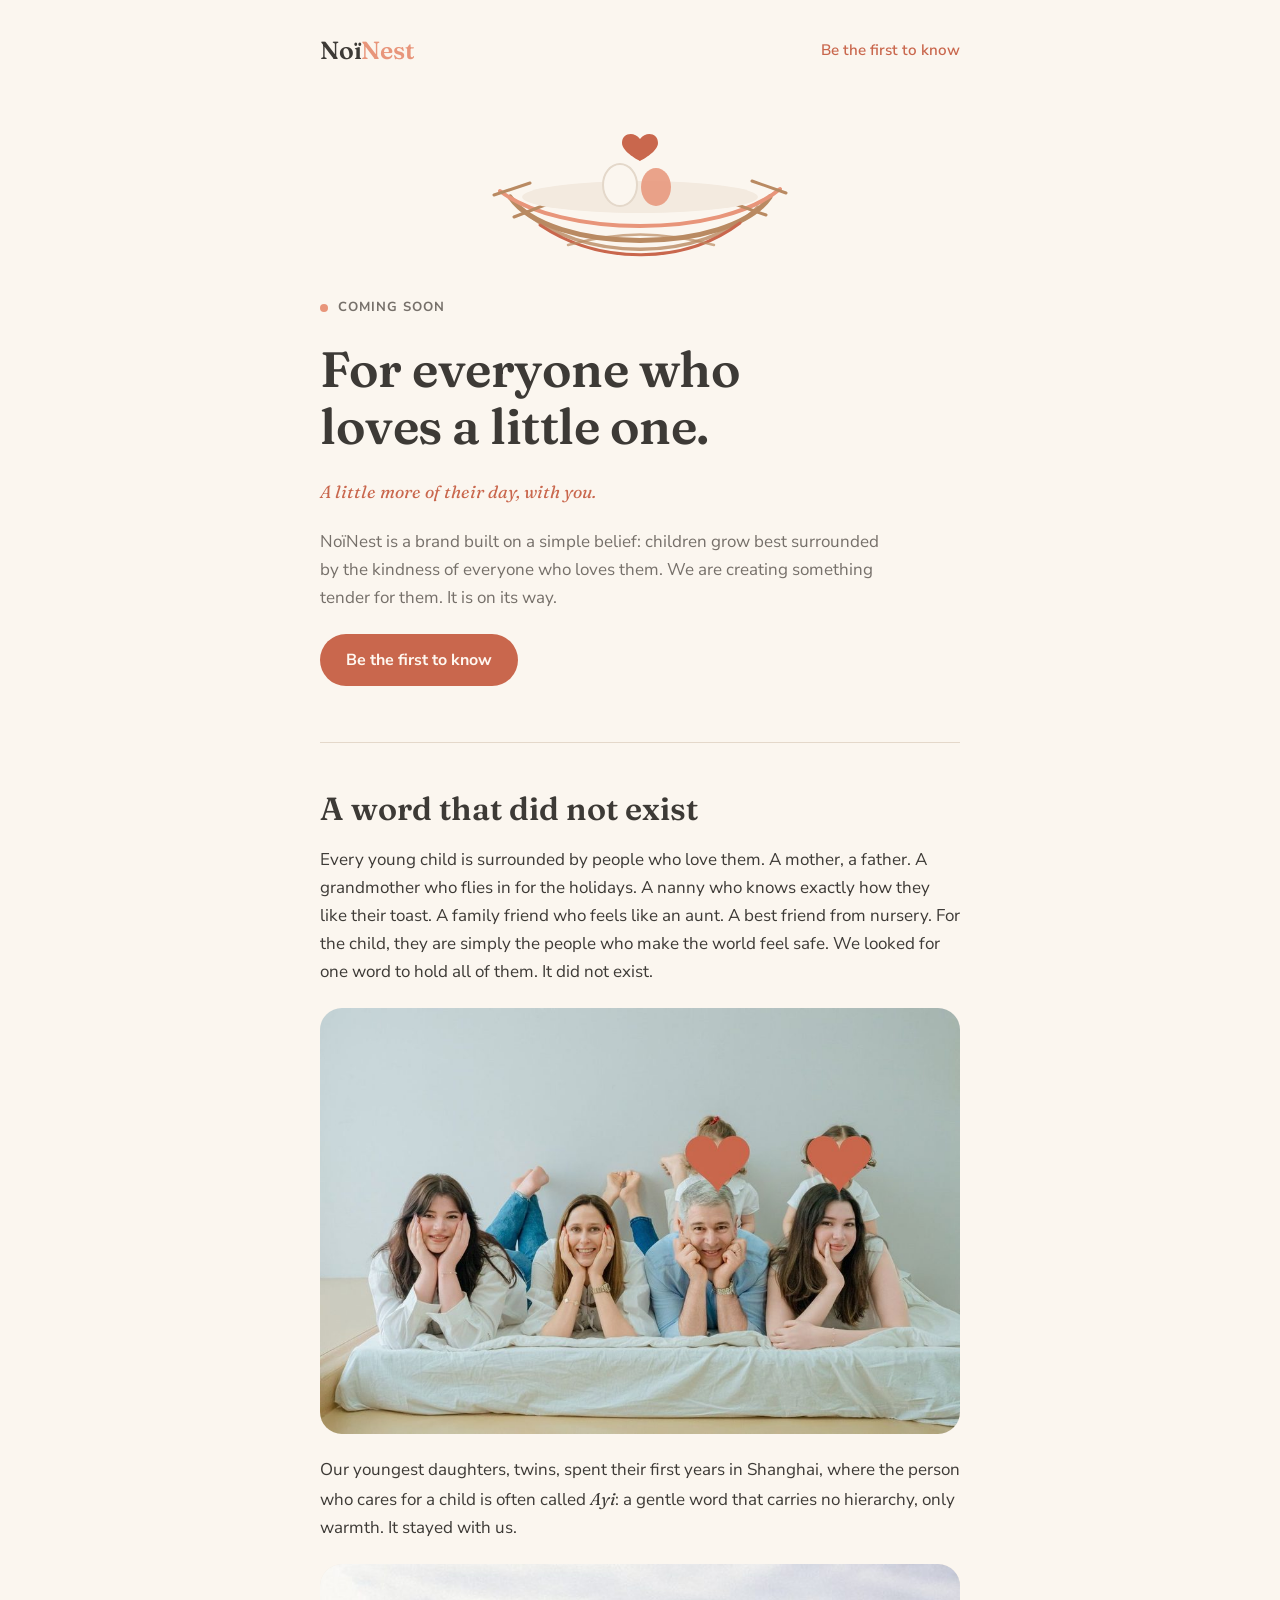
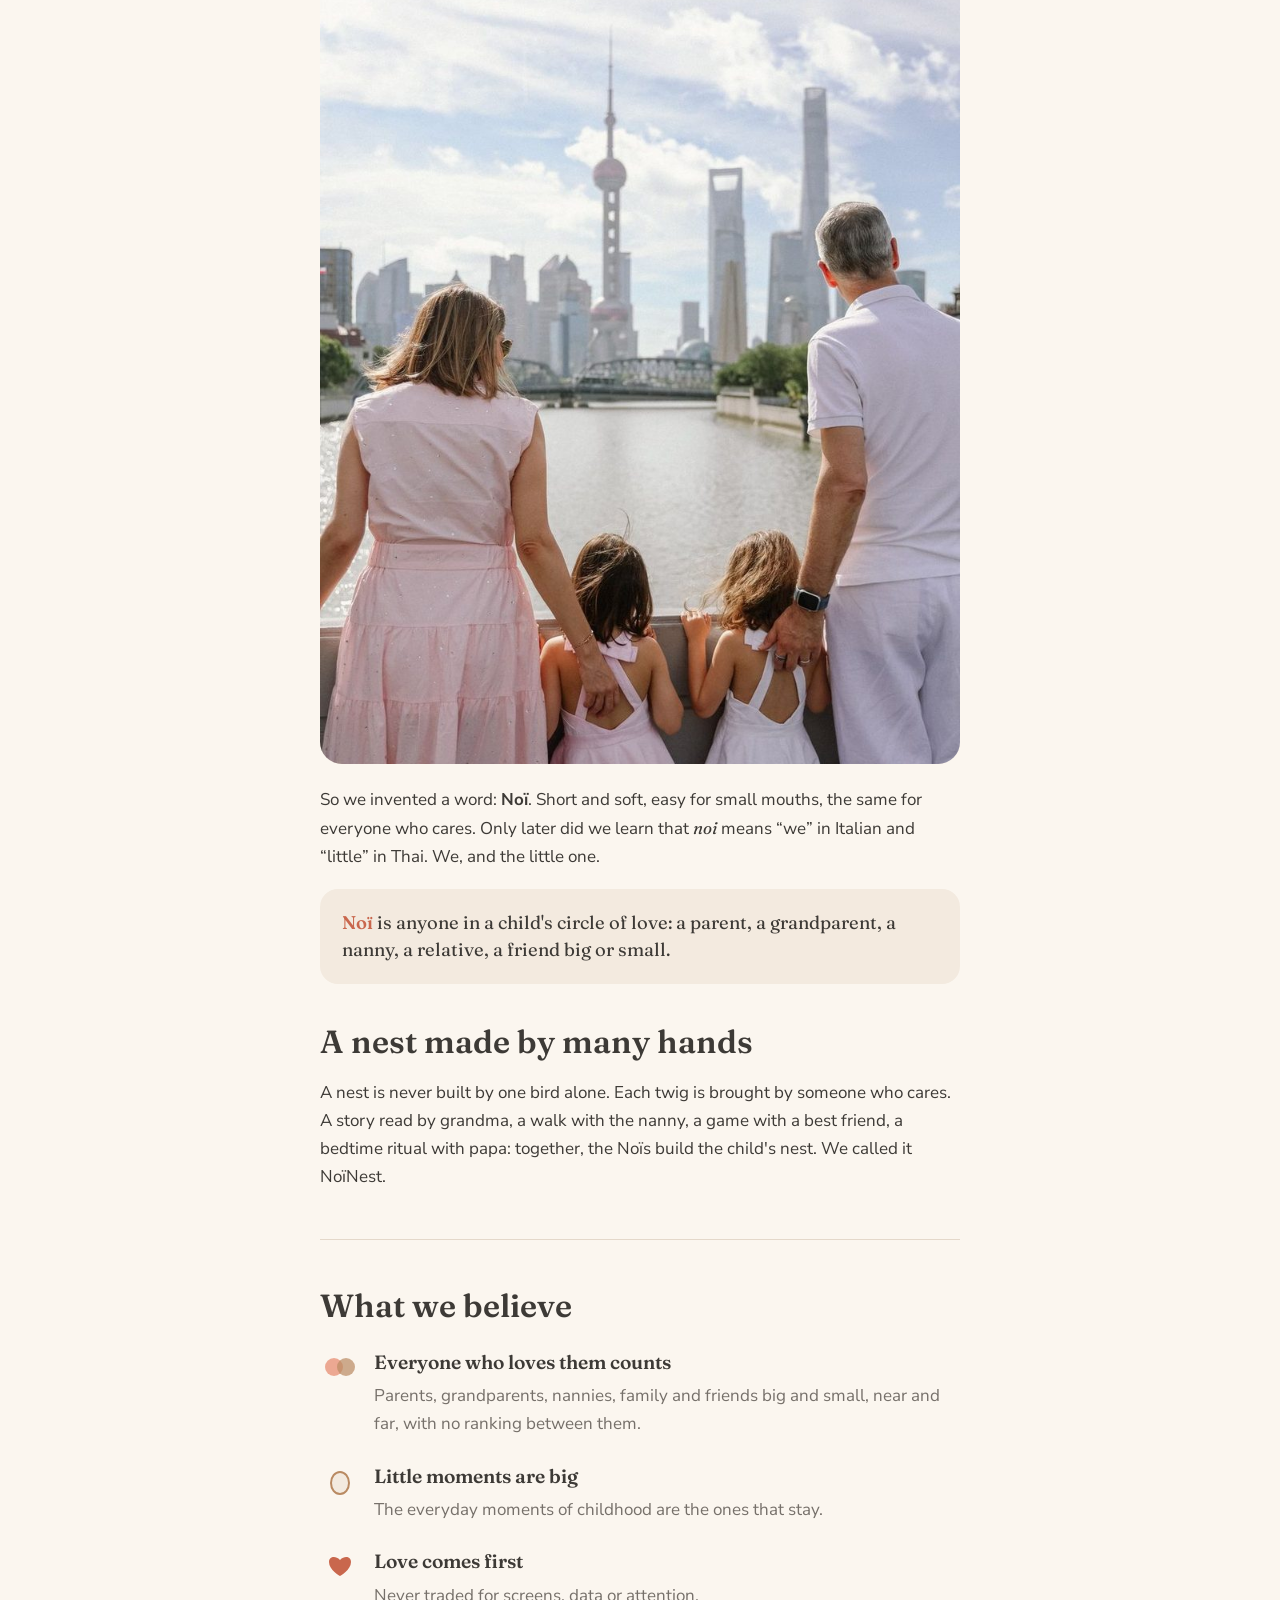
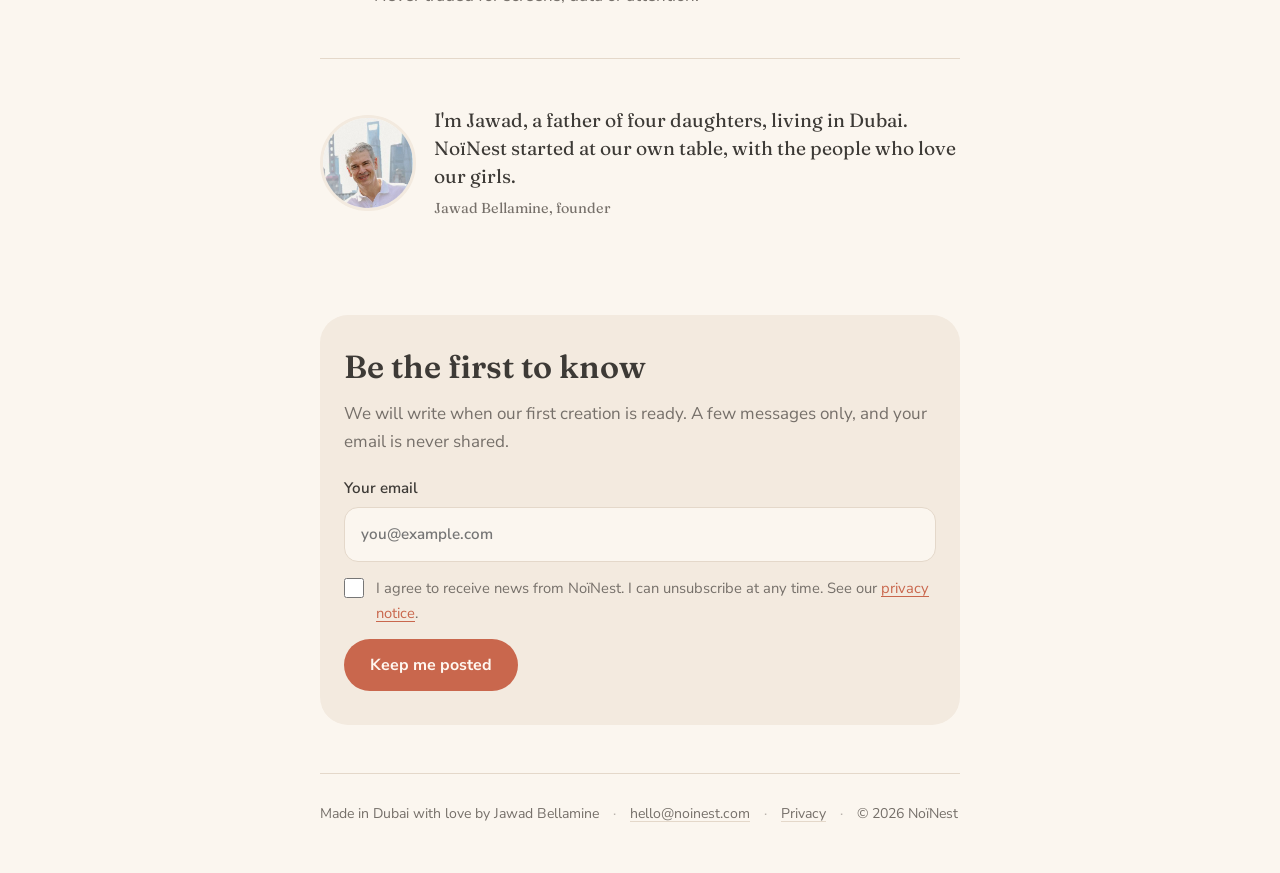
==== public/index.html @ 4bb0bec5 "Add NoïNest coming-soon site Static brand page with privacy notice, self-hosted fonts and a sign-up " ====
<!doctype html>
<html lang="en">
<head>
<meta charset="utf-8">
<meta name="viewport" content="width=device-width, initial-scale=1, viewport-fit=cover">
<title>NoïNest · For everyone who loves a little one</title>
<meta name="description" content="NoïNest is a brand built on a simple belief: children grow best surrounded by the kindness of everyone who loves them. Something tender is on its way.">
<link rel="canonical" href="https://noinest.com/">
<meta name="theme-color" content="#FBF6EF">
<meta property="og:type" content="website">
<meta property="og:site_name" content="NoïNest">
<meta property="og:title" content="NoïNest · For everyone who loves a little one">
<meta property="og:description" content="Children grow best surrounded by the kindness of everyone who loves them. Something tender is on its way.">
<meta property="og:url" content="https://noinest.com/">
<meta property="og:image" content="https://noinest.com/og-image.jpg">
<meta property="og:image:width" content="1200">
<meta property="og:image:height" content="630">
<meta name="twitter:card" content="summary_large_image">
<link rel="icon" type="image/png" sizes="512x512" href="icon-512.png">
<link rel="apple-touch-icon" href="apple-touch-icon.png">
<link rel="preload" href="fonts/fraunces.woff2" as="font" type="font/woff2" crossorigin>
<link rel="stylesheet" href="styles.css">
</head>
<body>
<div class="wrap">
  <header class="top">
    <a class="logo" href="#top" aria-label="NoïNest home">Noï<span>Nest</span></a>
    <a class="link" href="#join">Be the first to know</a>
  </header>

  <main id="top">
    <div class="hero">
      <!-- Woven nest: a few hand-drawn twigs around a soft hollow -->
      <svg class="nest" viewBox="0 0 340 170" role="img" aria-label="A small woven nest">
        <g fill="none" stroke-linecap="round">
          <path d="M40 92 C 80 150, 260 150, 300 92" stroke="var(--twig)" stroke-width="5"/>
          <path d="M30 86 C 90 132, 250 134, 310 84" stroke="var(--accent)" stroke-width="4"/>
          <path d="M52 104 C 110 158, 232 158, 288 102" stroke="var(--twig)" stroke-width="3.5" opacity=".8"/>
          <path d="M70 120 C 130 160, 214 160, 270 118" stroke="var(--accent-strong)" stroke-width="3"/>
          <path d="M24 90 L 60 78 M 316 88 L 282 76 M 44 112 L 80 98 M 296 110 L 262 98" stroke="var(--twig)" stroke-width="3"/>
          <path d="M98 140 C 150 126, 190 126, 244 140" stroke="var(--twig)" stroke-width="2.5" opacity=".7"/>
        </g>
        <ellipse cx="170" cy="92" rx="118" ry="16" fill="var(--surface)"/>
        <g>
          <ellipse cx="150" cy="80" rx="17" ry="21" fill="var(--bg)" stroke="var(--line)" stroke-width="2"/>
          <ellipse cx="186" cy="82" rx="15" ry="19" fill="var(--accent)" opacity=".85"/>
        </g>
        <path d="M170 34 c -6 -8, -18 -6, -18 4 c 0 9, 18 18, 18 18 s 18 -9, 18 -18 c 0 -10 -12 -12 -18 -4z" fill="var(--accent-strong)"/>
      </svg>

      <p class="soon">Coming soon</p>
      <h1>For everyone who loves a little one.</h1>
      <p class="signature">A little more of their day, with you.</p>
      <p class="lede">NoïNest is a brand built on a simple belief: children grow best surrounded by the kindness of everyone who loves them. We are creating something tender for them. It is on its way.</p>
      <a class="btn" href="#join">Be the first to know</a>
    </div>

    <section class="story" aria-labelledby="story-title">
      <h2 id="story-title">A word that did not exist</h2>
      <p>Every young child is surrounded by people who love them. A mother, a father. A grandmother who flies in for the holidays. A nanny who knows exactly how they like their toast. A family friend who feels like an aunt. A best friend from nursery. For the child, they are simply the people who make the world feel safe. We looked for one word to hold all of them. It did not exist.</p>
      <figure class="pic"><img src="img/family-nest.jpg" width="1000" height="666" alt="The founder's family lying side by side on a bed, smiling; the two youngest daughters' faces are hidden by hearts"></figure>
      <p>Our youngest daughters, twins, spent their first years in Shanghai, where the person who cares for a child is often called <em>Ayi</em>: a gentle word that carries no hierarchy, only warmth. It stayed with us.</p>
      <figure class="pic tall"><img src="img/shanghai-bund.jpg" width="800" height="1200" alt="A family seen from behind, looking at the Shanghai skyline from a bridge"></figure>
      <p>So we invented a word: <strong>Noï</strong>. Short and soft, easy for small mouths, the same for everyone who cares. Only later did we learn that <em>noi</em> means “we” in Italian and “little” in Thai. We, and the little one.</p>
      <p class="define"><strong>Noï</strong> is anyone in a child's circle of love: a parent, a grandparent, a nanny, a relative, a friend big or small.</p>

      <h2 style="margin-top:22px">A nest made by many hands</h2>
      <p>A nest is never built by one bird alone. Each twig is brought by someone who cares. A story read by grandma, a walk with the nanny, a game with a best friend, a bedtime ritual with papa: together, the Noïs build the child's nest. We called it NoïNest.</p>
    </section>

    <section aria-labelledby="beliefs-title">
      <h2 id="beliefs-title">What we believe</h2>
      <div class="beliefs">
        <div class="belief">
          <svg viewBox="0 0 40 40" aria-hidden="true"><circle cx="14" cy="20" r="9" fill="var(--accent)" opacity=".8"/><circle cx="26" cy="20" r="9" fill="var(--twig)" opacity=".7"/></svg>
          <div><h3>Everyone who loves them counts</h3><p>Parents, grandparents, nannies, family and friends big and small, near and far, with no ranking between them.</p></div>
        </div>
        <div class="belief">
          <svg viewBox="0 0 40 40" aria-hidden="true"><ellipse cx="20" cy="22" rx="9" ry="11" fill="var(--surface)" stroke="var(--twig)" stroke-width="2"/></svg>
          <div><h3>Little moments are big</h3><p>The everyday moments of childhood are the ones that stay.</p></div>
        </div>
        <div class="belief">
          <svg viewBox="0 0 40 40" aria-hidden="true"><path d="M20 30 s-11-6-11-14c0-5 6-7 11-2 5-5 11-3 11 2 0 8-11 14-11 14z" fill="var(--accent-strong)"/></svg>
          <div><h3>Love comes first</h3><p>Never traded for screens, data or attention.</p></div>
        </div>
      </div>
    </section>

    <section aria-label="A note from the founder">
      <div class="founder">
        <img class="portrait" src="img/founder-portrait.jpg" width="320" height="320" alt="Jawad Bellamine, founder of NoïNest">
        <blockquote>I'm Jawad, a father of four daughters, living in Dubai. NoïNest started at our own table, with the people who love our girls.<cite>Jawad Bellamine, founder</cite></blockquote>
      </div>
    </section>

    <div class="join" id="join">
      <h2>Be the first to know</h2>
      <p class="note">We will write when our first creation is ready. A few messages only, and your email is never shared.</p>
      <form id="signup" novalidate>
        <label class="field" for="email">Your email
          <input id="email" name="EMAIL" type="email" autocomplete="email" placeholder="you@example.com" required>
        </label>
        <label class="consent" for="consent">
          <input id="consent" name="OPT_IN" type="checkbox" value="1" required>
          <span>I agree to receive news from NoïNest. I can unsubscribe at any time. See our <a href="privacy.html">privacy notice</a>.</span>
        </label>
        <div class="hp" aria-hidden="true"><label for="website">Leave this empty</label><input id="website" name="email_address_check" type="text" tabindex="-1" autocomplete="off" value=""></div>
        <input type="hidden" name="locale" value="en">
        <input type="hidden" name="html_type" value="simple">
        <p class="error" id="error" role="alert" hidden></p>
        <button class="btn" id="submit" type="submit">Keep me posted</button>
      </form>
      <p class="thanks" id="thanks" role="status" hidden>Thank you. You are part of the nest now.<small>We have sent you an email: tap the link inside to confirm.</small></p>
    </div>
  </main>

  <footer>
    <span>Made in Dubai with love by Jawad Bellamine</span><span class="dot">·</span>
    <a href="mailto:hello@noinest.com">hello@noinest.com</a><span class="dot">·</span>
    <a href="privacy.html">Privacy</a><span class="dot">·</span>
    <span>© 2026 NoïNest</span>
  </footer>
</div>

<script>
// Brevo form endpoint: paste the form's action URL (https://….sibforms.com/serve/…) between the quotes.
const BREVO_FORM_URL = "https://c0200402.sibforms.com/serve/[base64]";

const form = document.getElementById('signup');
const email = document.getElementById('email');
const consent = document.getElementById('consent');
const error = document.getElementById('error');
const submit = document.getElementById('submit');

function showError(message, field) {
  error.textContent = message;
  error.hidden = false;
  if (field) field.focus();
}

form.addEventListener('submit', async (e) => {
  e.preventDefault();
  if (!email.value || !email.checkValidity()) return showError('Please enter a valid email address.', email);
  if (!consent.checked) return showError('Please tick the box so we can write to you.', consent);
  if (!BREVO_FORM_URL) return showError('Sign-up opens in a few days. Please come back soon.');
  error.hidden = true;
  submit.disabled = true;
  try {
    await fetch(BREVO_FORM_URL, { method: 'POST', mode: 'no-cors', body: new FormData(form) });
    form.hidden = true;
    document.getElementById('thanks').hidden = false;
  } catch (err) {
    submit.disabled = false;
    showError('We could not reach our mailing service. Please check your connection and try again.');
  }
});
</script>
</body>
</html>
---- public/styles.css ----
@font-face{font-family:"Fraunces";src:url("fonts/fraunces.woff2") format("woff2");font-weight:100 900;font-style:normal;font-display:swap}
@font-face{font-family:"Fraunces";src:url("fonts/fraunces-italic.woff2") format("woff2");font-weight:100 900;font-style:italic;font-display:swap}
@font-face{font-family:"Nunito Sans";src:url("fonts/nunito-sans.woff2") format("woff2");font-weight:200 1000;font-style:normal;font-display:swap}
/* Layout: one calm reading column, like a letter from a family; a woven nest drawn in the hero is the single bold moment. */
:root{
  --bg:#FBF6EF;          /* warm cream paper */
  --surface:#F3EADF;     /* soft nest straw */
  --ink:#3D3A36;         /* charcoal (logo "Noï") */
  --muted:#76706A;
  --accent:#E8957A;      /* terracotta (logo "Nest") */
  --accent-strong:#C9674D;
  --on-accent:#FFF8F1;
  --line:#E4D8CA;
  --twig:#B98A62;
  --display:"Fraunces", Georgia, "Times New Roman", serif;
  --body:"Nunito Sans", "Segoe UI", Roboto, Helvetica, Arial, sans-serif;
}
@media (prefers-color-scheme: dark){
  :root:not([data-theme="light"]){
    --bg:#221E1B; --surface:#2D2824; --ink:#F2EAE1; --muted:#B3A99F;
    --accent:#EFA48A; --accent-strong:#E8957A; --on-accent:#2A1610;
    --line:#40382F; --twig:#C79A72; color-scheme:dark;
  }
}
:root[data-theme="dark"]{
  --bg:#221E1B; --surface:#2D2824; --ink:#F2EAE1; --muted:#B3A99F;
  --accent:#EFA48A; --accent-strong:#E8957A; --on-accent:#2A1610;
  --line:#40382F; --twig:#C79A72; color-scheme:dark;
}
*{box-sizing:border-box}
html{scroll-behavior:smooth}
@media (prefers-reduced-motion:reduce){html{scroll-behavior:auto}}
body{
  background:var(--bg); color:var(--ink);
  font-family:var(--body); font-size:1.0625rem; line-height:1.65;
  padding-inline:20px; padding-block:0;
  -webkit-font-smoothing:antialiased;
}
.wrap{max-width:640px; margin-inline:auto}
h1,h2{font-family:var(--display); font-weight:600; text-wrap:balance; line-height:1.15; margin:0}
h1{font-size:clamp(2.1rem, 7vw, 3.1rem); letter-spacing:-0.01em}
h2{font-size:clamp(1.55rem, 5vw, 2rem)}
p{margin:0}
em{font-family:var(--display); font-style:italic}

/* Header */
.top{display:flex; justify-content:space-between; align-items:center; padding-block:22px}
.logo{font-family:var(--display); font-weight:600; font-size:1.55rem; letter-spacing:-0.01em; text-decoration:none; color:var(--ink)}
.logo span{color:var(--accent)}
.top a.link{font-weight:600; font-size:.95rem; color:var(--accent-strong); text-decoration:none}

/* Hero */
.hero{display:grid; gap:22px; padding-block:12px 56px; text-align:left}
.nest{width:100%; max-width:340px; height:auto; margin-inline:auto; display:block}
.signature{font-family:var(--display); font-style:italic; color:var(--accent-strong); font-size:1.1rem}
.lede{color:var(--muted); max-width:34em}
.soon{display:inline-flex; align-items:center; gap:10px; font-size:.82rem; font-weight:700; letter-spacing:.08em; text-transform:uppercase; color:var(--muted)}
.soon::before{content:""; width:8px; height:8px; border-radius:50%; background:var(--accent)}
.btn{
  display:inline-block; justify-self:start; border:0; cursor:pointer;
  background:var(--accent-strong); color:var(--on-accent);
  font:700 1rem var(--body); padding:15px 26px; border-radius:999px; text-decoration:none;
  transition:transform .15s ease, background .15s ease;
}
.btn:hover{transform:translateY(-1px)}
.btn:focus-visible, input:focus-visible, a:focus-visible{outline:3px solid var(--accent); outline-offset:3px}

/* Sections */
section{padding-block:48px; border-top:1px solid var(--line)}
.story{display:grid; gap:18px}
.define{
  background:var(--surface); border-radius:18px; padding:20px 22px;
  font-family:var(--display); font-size:1.15rem; line-height:1.5;
}
.define strong{color:var(--accent-strong); font-weight:600}

.beliefs{display:grid; gap:22px; margin-top:22px}
.belief{display:grid; grid-template-columns:40px 1fr; gap:14px; align-items:start}
.belief svg{width:40px; height:40px}
.belief h3{font-family:var(--display); font-weight:600; font-size:1.2rem; margin:0 0 4px}
.belief p{color:var(--muted)}

.founder{display:grid; grid-template-columns:96px 1fr; gap:18px; align-items:center}
.pic{margin:4px 0; border-radius:22px; overflow:hidden; background:var(--surface); max-width:100%}
.pic img{display:block; width:100%; height:auto; aspect-ratio:3/2; object-fit:cover}
.pic.tall img{aspect-ratio:4/5; object-position:50% 40%}
.portrait{width:96px; height:96px; border-radius:50%; object-fit:cover; border:3px solid var(--surface)}
.founder blockquote{margin:0; font-family:var(--display); font-size:1.2rem; line-height:1.45}
.founder cite{display:block; margin-top:8px; font-style:normal; font-size:.9rem; color:var(--muted)}

/* Sign-up */
.join{background:var(--surface); border:0; border-radius:28px; padding:34px 24px; margin-block:48px; display:grid; gap:14px}
.join p.note{color:var(--muted)}
form{display:grid; gap:14px; margin-top:6px}
label.field{display:grid; gap:6px; font-weight:600; font-size:.95rem}
input[type=email]{
  font:inherit; padding:14px 16px; border-radius:14px; border:1.5px solid var(--line);
  background:var(--bg); color:var(--ink); width:100%;
}
.consent{display:grid; grid-template-columns:22px 1fr; gap:10px; font-size:.92rem; color:var(--muted); align-items:start}
.consent input{width:20px; height:20px; margin:2px 0 0; accent-color:var(--accent-strong)}
.error{color:var(--accent-strong); font-size:.9rem; font-weight:600}
.thanks{font-family:var(--display); font-size:1.35rem; line-height:1.4}

footer{padding-block:28px 40px; border-top:1px solid var(--line); font-size:.88rem; color:var(--muted); display:flex; flex-wrap:wrap; gap:6px 14px}
footer .dot{opacity:.5}

footer a{color:inherit; text-decoration:underline; text-decoration-color:var(--line); text-underline-offset:3px}
footer a:hover{color:var(--ink)}
.btn[disabled]{opacity:.6; cursor:wait}
.thanks small{display:block; margin-top:8px; font-family:var(--body); font-size:.95rem; color:var(--muted)}
.hp{position:absolute; left:-5000px; width:1px; height:1px; overflow:hidden}

/* Privacy page */
.legal{padding-block:12px 40px; display:grid; gap:14px}
.legal h1{font-size:clamp(1.9rem,6vw,2.5rem)}
.legal h2{font-size:1.3rem; margin-top:18px}
.legal p,.legal li{color:var(--ink)}
.legal ul{margin:0; padding-left:1.2em; display:grid; gap:6px}
.legal .updated{color:var(--muted); font-size:.92rem}
.legal a{color:var(--accent-strong)}
.consent a,.join a{color:var(--accent-strong); text-underline-offset:3px}
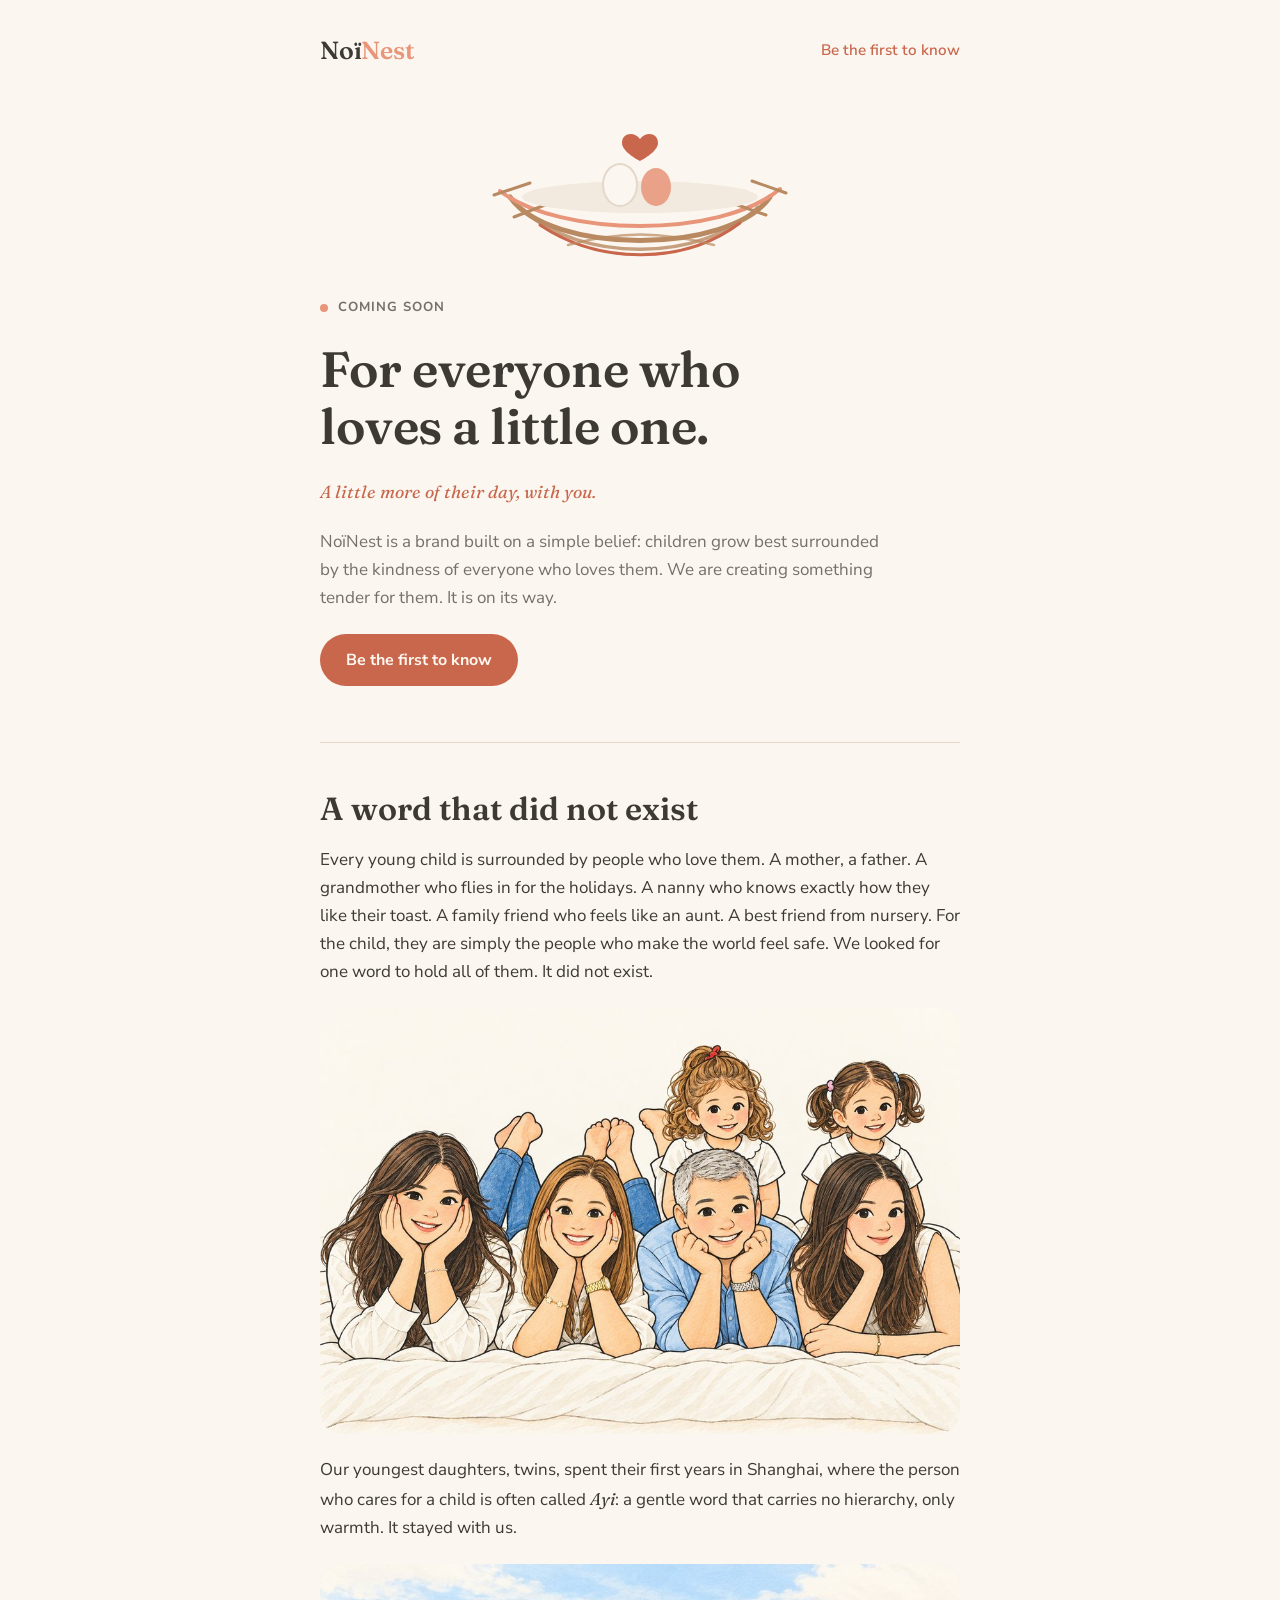
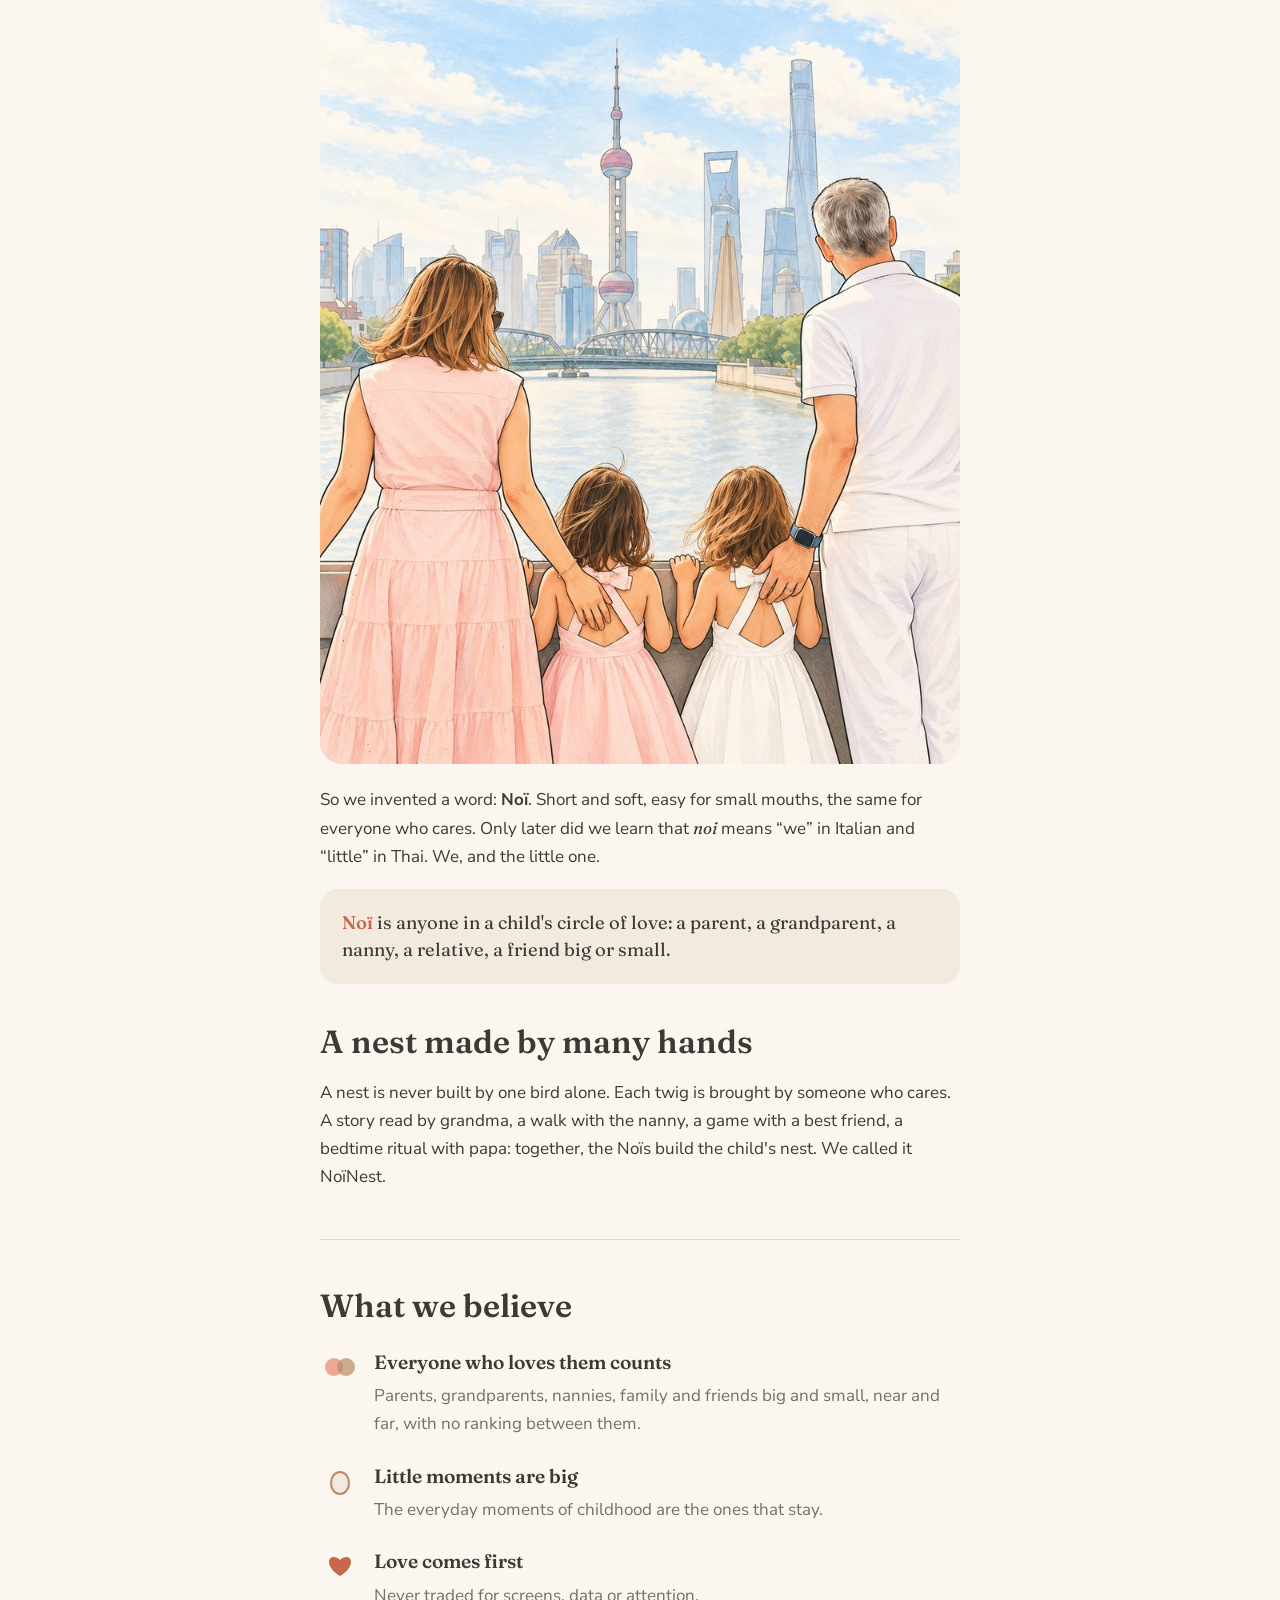
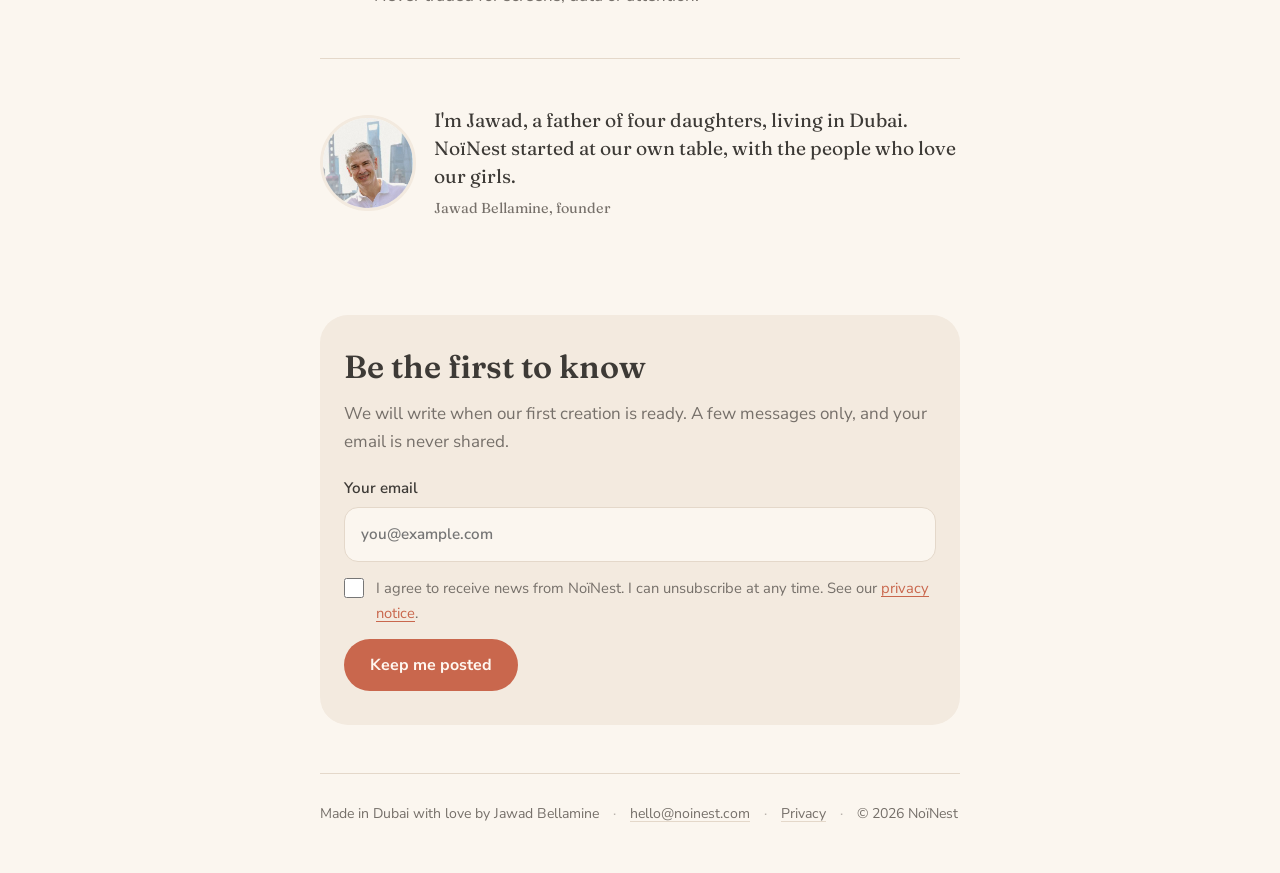
==== commit 83d31e04: "Replace the story photos with illustrations The family photo and the Shanghai photo become warm illu" ====
--- a/public/index.html
+++ b/public/index.html
@@ -12,7 +12,7 @@
 <meta property="og:title" content="NoïNest · For everyone who loves a little one">
 <meta property="og:description" content="Children grow best surrounded by the kindness of everyone who loves them. Something tender is on its way.">
 <meta property="og:url" content="https://noinest.com/">
-<meta property="og:image" content="https://noinest.com/og-image.jpg">
+<meta property="og:image" content="https://noinest.com/og-image.jpg?v=2">
 <meta property="og:image:width" content="1200">
 <meta property="og:image:height" content="630">
 <meta name="twitter:card" content="summary_large_image">
@@ -58,9 +58,9 @@
     <section class="story" aria-labelledby="story-title">
       <h2 id="story-title">A word that did not exist</h2>
       <p>Every young child is surrounded by people who love them. A mother, a father. A grandmother who flies in for the holidays. A nanny who knows exactly how they like their toast. A family friend who feels like an aunt. A best friend from nursery. For the child, they are simply the people who make the world feel safe. We looked for one word to hold all of them. It did not exist.</p>
-      <figure class="pic"><img src="img/family-nest.jpg" width="1000" height="666" alt="The founder's family lying side by side on a bed, smiling; the two youngest daughters' faces are hidden by hearts"></figure>
+      <figure class="pic"><img src="img/family-nest.jpg?v=2" width="1000" height="667" alt="Illustration of the founder's family lying side by side on a bed, chins on their hands, smiling"></figure>
       <p>Our youngest daughters, twins, spent their first years in Shanghai, where the person who cares for a child is often called <em>Ayi</em>: a gentle word that carries no hierarchy, only warmth. It stayed with us.</p>
-      <figure class="pic tall"><img src="img/shanghai-bund.jpg" width="800" height="1200" alt="A family seen from behind, looking at the Shanghai skyline from a bridge"></figure>
+      <figure class="pic tall"><img src="img/shanghai-bund.jpg?v=2" width="800" height="1000" alt="Illustration of a family seen from behind, looking at the Shanghai skyline from a bridge"></figure>
       <p>So we invented a word: <strong>Noï</strong>. Short and soft, easy for small mouths, the same for everyone who cares. Only later did we learn that <em>noi</em> means “we” in Italian and “little” in Thai. We, and the little one.</p>
       <p class="define"><strong>Noï</strong> is anyone in a child's circle of love: a parent, a grandparent, a nanny, a relative, a friend big or small.</p>
 
@@ -124,7 +124,7 @@
 
 <script>
 // Brevo form endpoint: paste the form's action URL (https://….sibforms.com/serve/…) between the quotes.
-const BREVO_FORM_URL = "https://c0200402.sibforms.com/serve/[base64]";
+const BREVO_FORM_URL = "https://c0200402.sibforms.com/serve/[base64]";
 
 const form = document.getElementById('signup');
 const email = document.getElementById('email');
@@ -146,7 +146,14 @@
   error.hidden = true;
   submit.disabled = true;
   try {
-    await fetch(BREVO_FORM_URL, { method: 'POST', mode: 'no-cors', body: new FormData(form) });
+    const response = await fetch(BREVO_FORM_URL, { method: 'POST', body: new FormData(form) });
+    let result = {};
+    try { result = await response.json(); } catch (e) { /* non-JSON answer */ }
+    if (!response.ok || result.success === false) {
+      submit.disabled = false;
+      if (result.errors && result.errors.EMAIL) return showError('Please check your email address and try again.', email);
+      return showError('Something went wrong on our side. Please try again in a moment, or write to hello@noinest.com.');
+    }
     form.hidden = true;
     document.getElementById('thanks').hidden = false;
   } catch (err) {
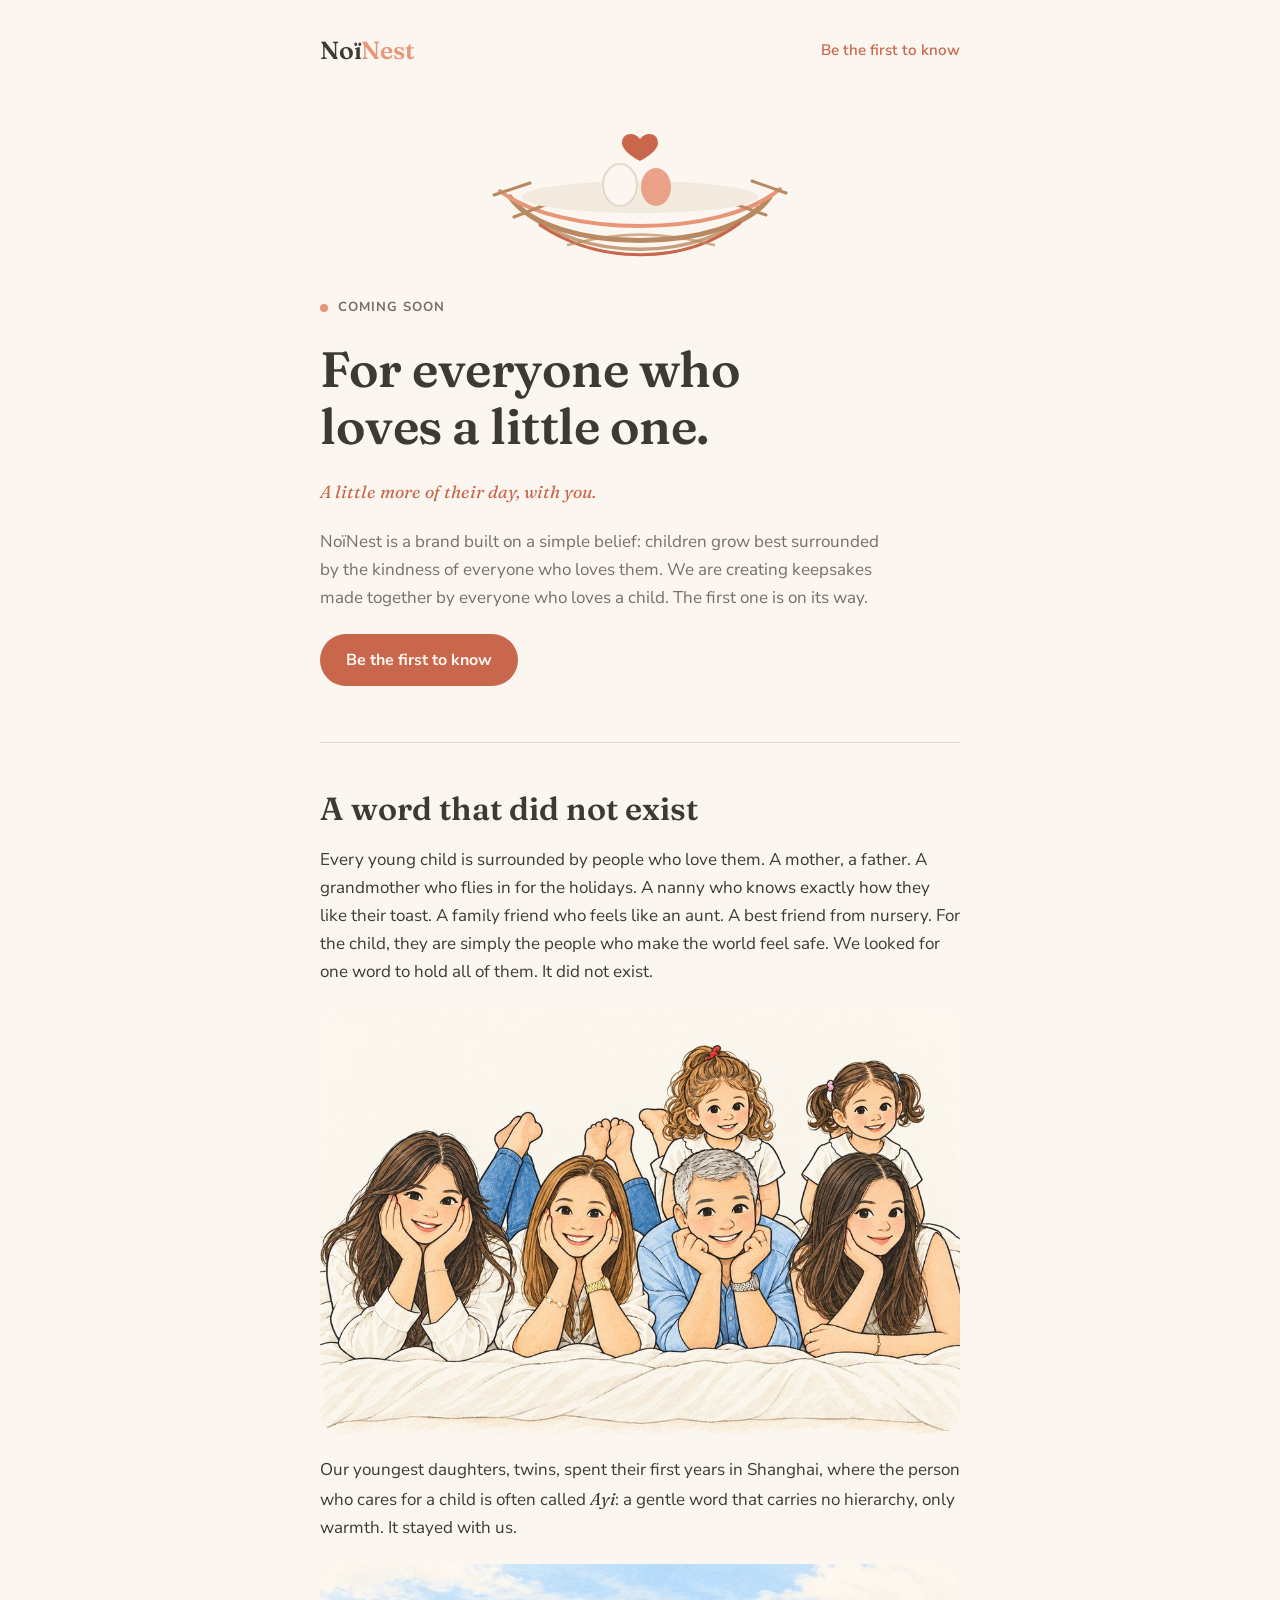
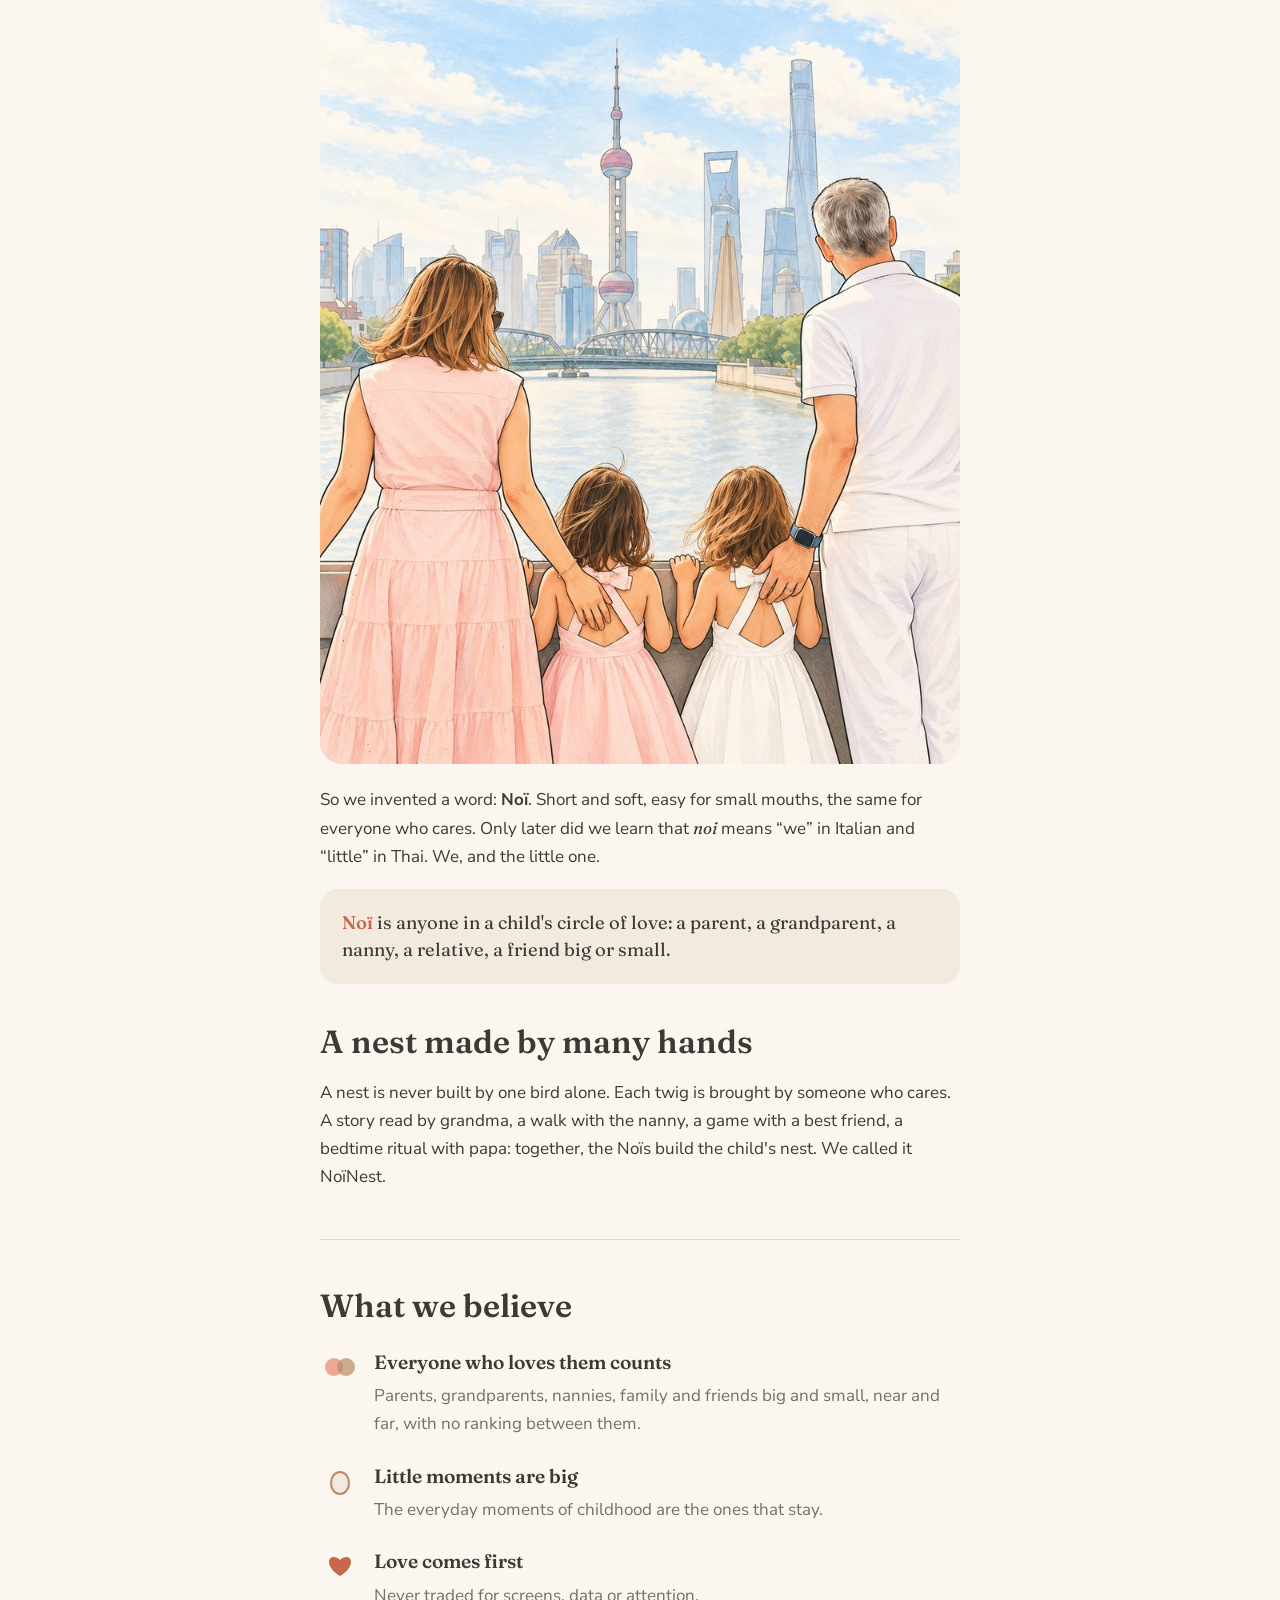
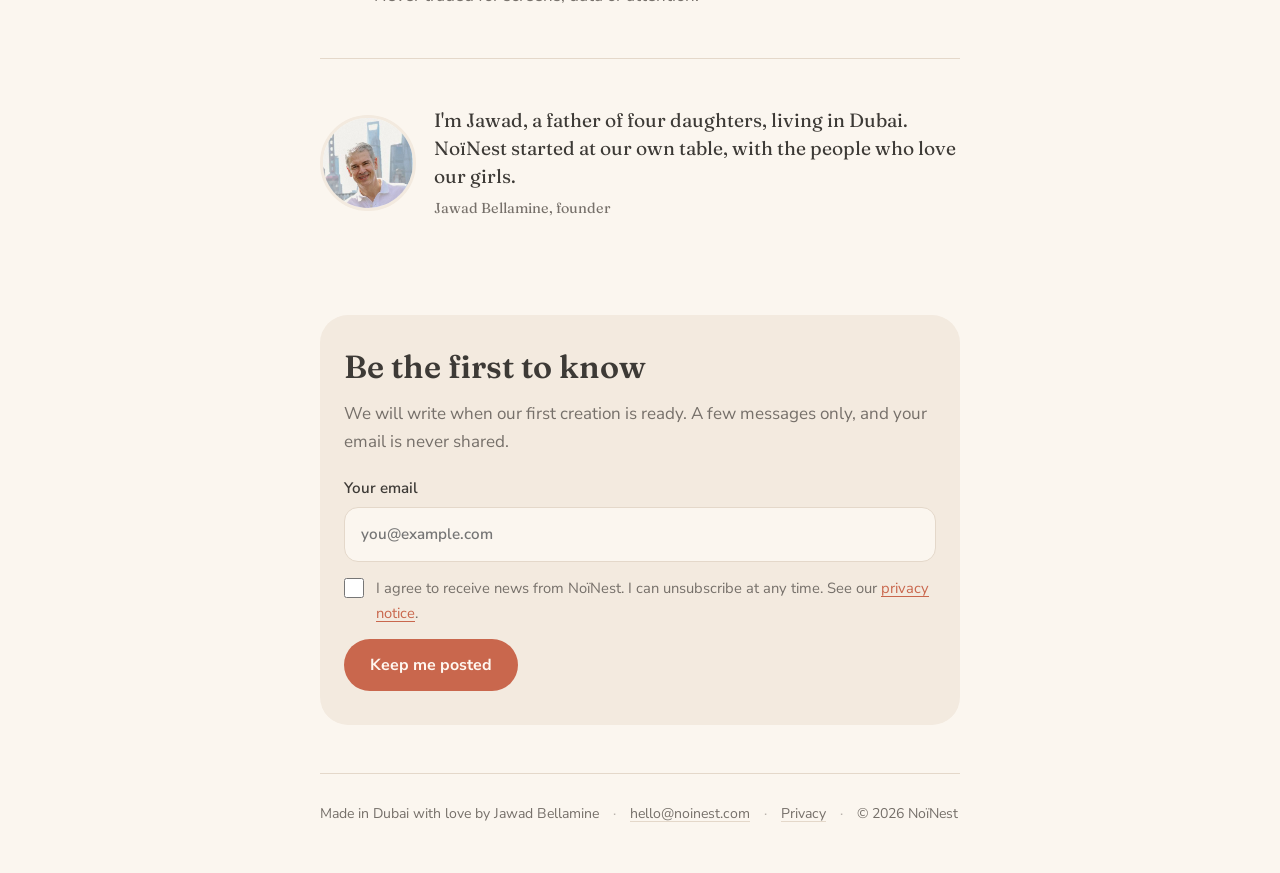
==== commit 6203b61b: "Say NoïNest creates shared keepsakes, so search engines stop guessing clothing Co-Authored-By: Claud" ====
--- a/public/index.html
+++ b/public/index.html
@@ -4,22 +4,52 @@
 <meta charset="utf-8">
 <meta name="viewport" content="width=device-width, initial-scale=1, viewport-fit=cover">
 <title>NoïNest · For everyone who loves a little one</title>
-<meta name="description" content="NoïNest is a brand built on a simple belief: children grow best surrounded by the kindness of everyone who loves them. Something tender is on its way.">
+<meta name="description" content="NoïNest (NoiNest) is a brand built on a simple belief: children grow best surrounded by the kindness of everyone who loves them. We are creating keepsakes made together by everyone who loves a child.">
 <link rel="canonical" href="https://noinest.com/">
 <meta name="theme-color" content="#FBF6EF">
 <meta property="og:type" content="website">
 <meta property="og:site_name" content="NoïNest">
 <meta property="og:title" content="NoïNest · For everyone who loves a little one">
-<meta property="og:description" content="Children grow best surrounded by the kindness of everyone who loves them. Something tender is on its way.">
+<meta property="og:description" content="Children grow best surrounded by the kindness of everyone who loves them. We are creating keepsakes made together by everyone who loves a child.">
 <meta property="og:url" content="https://noinest.com/">
 <meta property="og:image" content="https://noinest.com/og-image.jpg?v=2">
 <meta property="og:image:width" content="1200">
 <meta property="og:image:height" content="630">
 <meta name="twitter:card" content="summary_large_image">
+<link rel="icon" href="/favicon.ico" sizes="any">
+<link rel="icon" type="image/png" sizes="48x48" href="/favicon-48.png">
+<link rel="icon" type="image/png" sizes="192x192" href="/icon-192.png">
 <link rel="icon" type="image/png" sizes="512x512" href="icon-512.png">
 <link rel="apple-touch-icon" href="apple-touch-icon.png">
 <link rel="preload" href="fonts/fraunces.woff2" as="font" type="font/woff2" crossorigin>
 <link rel="stylesheet" href="styles.css">
+<script type="application/ld+json">
+{
+  "@context": "https://schema.org",
+  "@graph": [
+    {
+      "@type": "Organization",
+      "@id": "https://noinest.com/#organization",
+      "name": "NoïNest",
+      "alternateName": ["NoiNest", "Noi Nest", "Noinest"],
+      "url": "https://noinest.com/",
+      "logo": "https://noinest.com/icon-512.png",
+      "email": "hello@noinest.com",
+      "description": "NoïNest is a brand built on a simple belief: children grow best surrounded by the kindness of everyone who loves them. It creates keepsakes made together by everyone who loves a child.",
+      "founder": { "@type": "Person", "name": "Jawad Bellamine" },
+      "foundingLocation": { "@type": "Place", "name": "Dubai, United Arab Emirates" }
+    },
+    {
+      "@type": "WebSite",
+      "@id": "https://noinest.com/#website",
+      "name": "NoïNest",
+      "alternateName": ["NoiNest", "Noinest"],
+      "url": "https://noinest.com/",
+      "publisher": { "@id": "https://noinest.com/#organization" }
+    }
+  ]
+}
+</script>
 </head>
 <body>
 <div class="wrap">
@@ -51,7 +81,7 @@
       <p class="soon">Coming soon</p>
       <h1>For everyone who loves a little one.</h1>
       <p class="signature">A little more of their day, with you.</p>
-      <p class="lede">NoïNest is a brand built on a simple belief: children grow best surrounded by the kindness of everyone who loves them. We are creating something tender for them. It is on its way.</p>
+      <p class="lede">NoïNest is a brand built on a simple belief: children grow best surrounded by the kindness of everyone who loves them. We are creating keepsakes made together by everyone who loves a child. The first one is on its way.</p>
       <a class="btn" href="#join">Be the first to know</a>
     </div>
 
